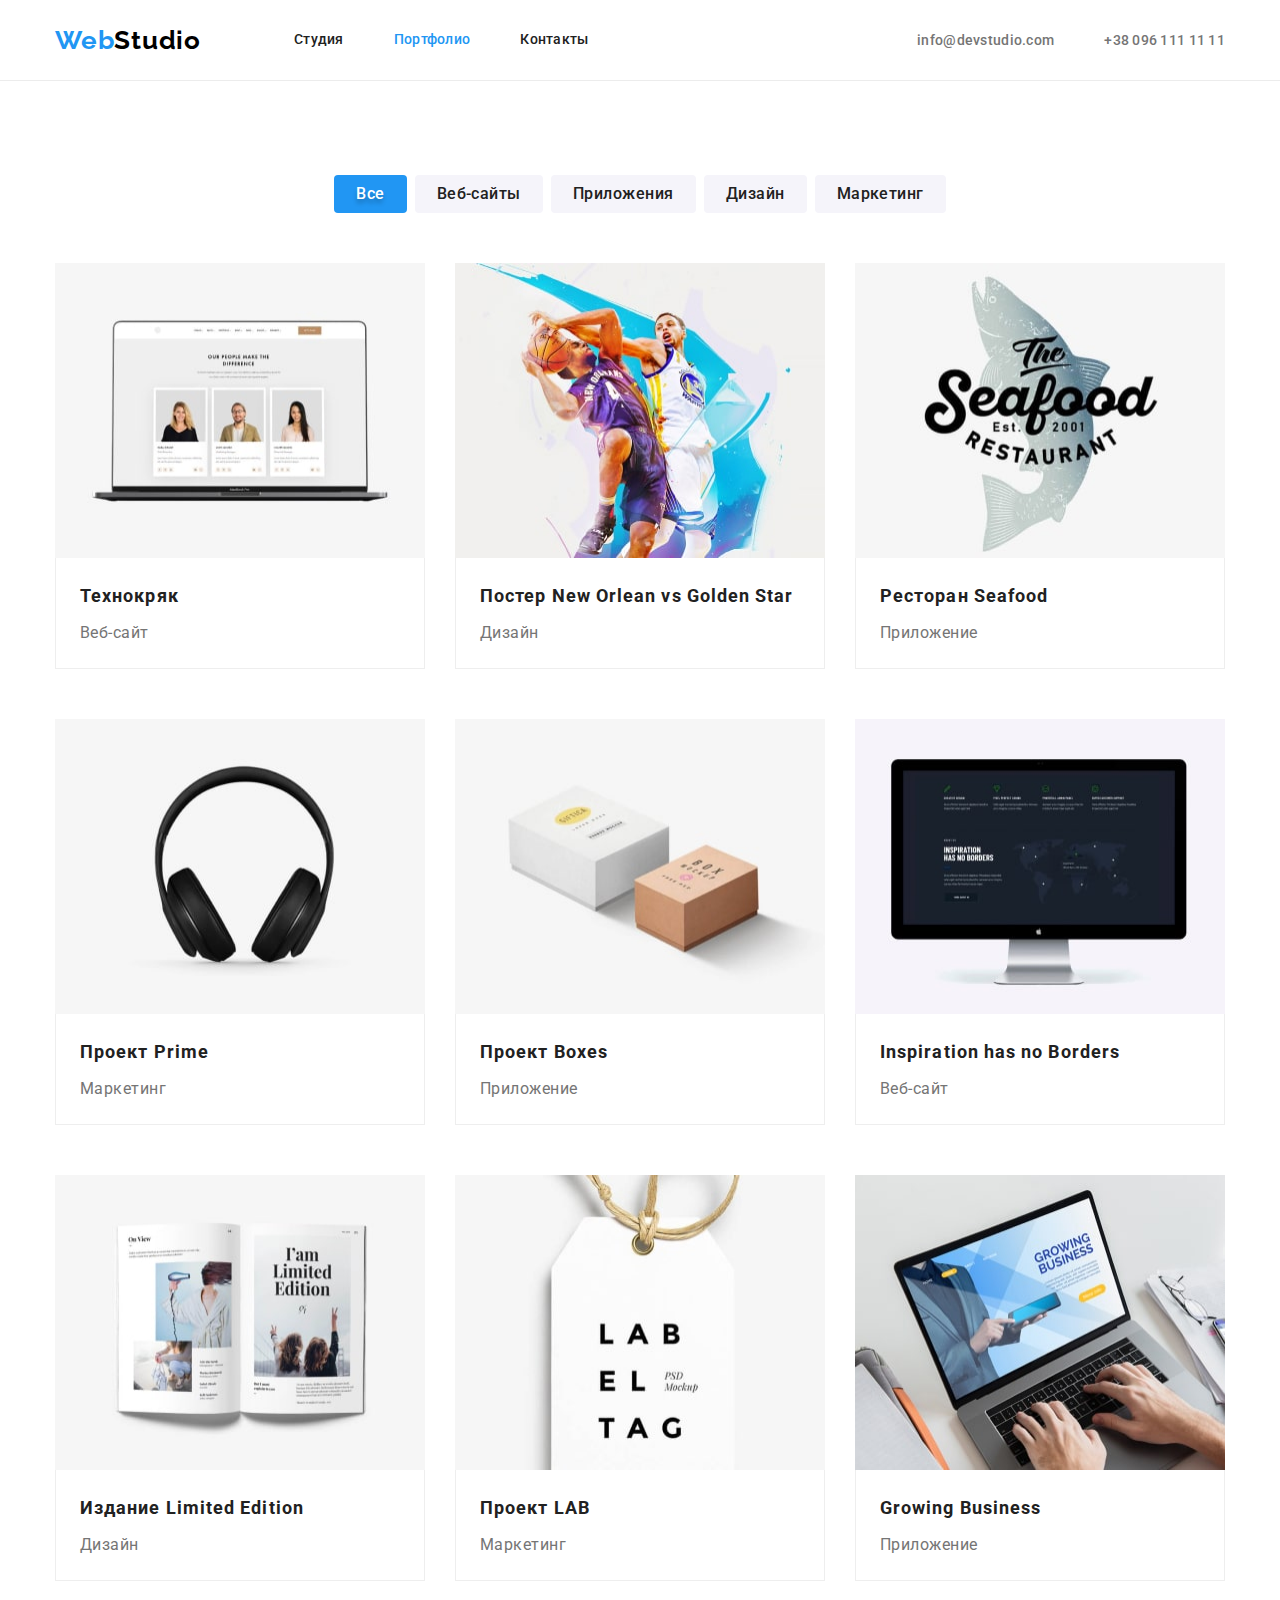
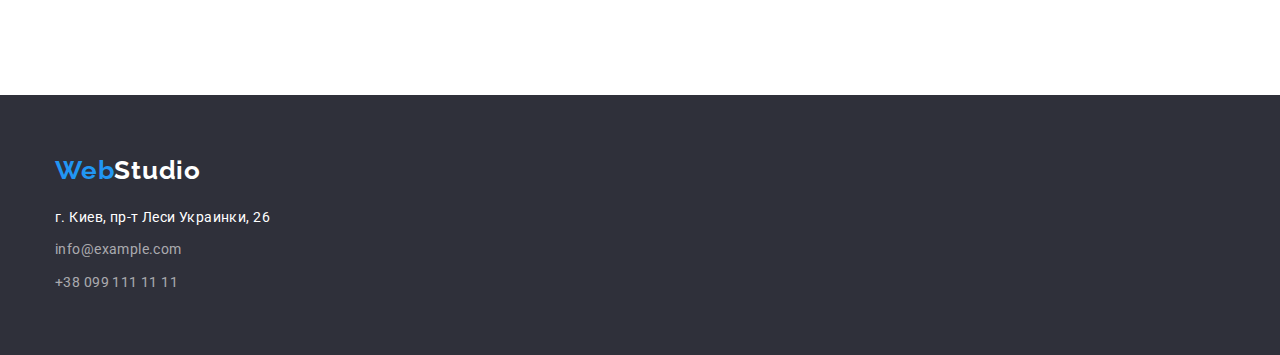
==== portfolio.html @ b42ee4f7 "Adds files from HW#3" ====
<!DOCTYPE html>
<html lang="ru">
  <head>
    <meta charset="UTF-8" />
    <meta http-equiv="X-UA-Compatible" content="IE=edge" />
    <meta name="viewport" content="width=device-width, initial-scale=1.0" />
    <title>Портфолио</title>
    <link
      href="https://fonts.googleapis.com/css2?family=Raleway:wght@700&family=Roboto:wght@400;500;700;900&display=swap"
      rel="stylesheet"
    />
    <link
      rel="stylesheet"
      href="https://cdnjs.cloudflare.com/ajax/libs/modern-normalize/1.1.0/modern-normalize.min.css"
    />
    <link rel="stylesheet" href="./css/styles.css" />
  </head>

  <body>
    <!-- Header -->
    <header class="page-header">
      <div class="container">
        <nav class="page-header-navigation">
          <a class="page-logo link" href="./index.html" lang="en"
            >Web<span class="header-logo">Studio</span></a
          >
          <ul class="page-header-navigation-list list">
            <li class="page-header-navigation-item">
              <a class="page-header-navigation-item-link link" href="./index.html">Студия</a>
            </li>
            <li class="page-header-navigation-item">
              <a class="page-header-navigation-item-link link page-marker" href="./portfolio.html"
                >Портфолио</a
              >
            </li>
            <li class="page-header-navigation-item">
              <a class="page-header-navigation-item-link link" href="">Контакты</a>
            </li>
          </ul>
        </nav>
        <ul class="page-header-contacts-list list">
          <li class="page-header-contacts-item">
            <a class="page-header-contacts-item-link link" href="mailto:info@devstudio.com"
              >info@devstudio.com</a
            >
          </li>
          <li class="page-header-contacts-item">
            <a class="page-header-contacts-item-link link" href="tel:+380961111111"
              >+38 096 111 11 11</a
            >
          </li>
        </ul>
      </div>
    </header>

    <main>
      <!-- Our projects section -->
      <section class="projects">
        <div class="container">
          <h1 class="section-title visually-hidden">Портфолио</h1>
          <ul class="filters-list list">
            <li class="filters-item">
              <button class="filters-button active-button" type="button">Все</button>
            </li>
            <li class="filters-item">
              <button class="filters-button" type="button">Веб-сайты</button>
            </li>
            <li class="filters-item">
              <button class="filters-button" type="button">Приложения</button>
            </li>
            <li class="filters-item">
              <button class="filters-button" type="button">Дизайн</button>
            </li>
            <li class="filters-item">
              <button class="filters-button" type="button">Маркетинг</button>
            </li>
          </ul>
          
          <ul class="project-list list">
            <li class="project-item">
              <a class="project-link link" href="">
                <img
                  class="project-preview"
                  src="./images/portfolio/portfolio-pic-1.jpg"
                  alt="Ноутбук"
                  width="370"
                  height="295"
                />
                <div class="project-item-description">
                  <h2 class="project-title">Технокряк</h2>
                  <p class="project-category">Веб-сайт</p>
                </div>
              </a>
            </li>
            <li class="project-item">
              <a class="project-link link" href="">
                <img
                  class="project-preview"
                  src="./images/portfolio/portfolio-pic-2.jpg"
                  alt="Спортсмены играют в баскетбол"
                  width="370"
                  height="295"
                />
                <div class="project-item-description">
                  <h2 class="project-title">
                    Постер <span lang="en">New Orlean vs Golden Star</span>
                  </h2>
                  <p class="project-category">Дизайн</p>
                </div>
              </a>
            </li>
            <li class="project-item">
              <a class="project-link link" href="">
                <img
                  class="project-preview"
                  src="./images/portfolio/portfolio-pic-3.jpg"
                  alt="Логотип ресторана в виде рыбы"
                  width="370"
                  height="295"
                />
                <div class="project-item-description">
                  <h2 class="project-title">Ресторан <span lang="en">Seafood</span></h2>
                  <p class="project-category">Приложение</p>
                </div>
              </a>
            </li>
            <li class="project-item">
              <a class="project-link link" href="">
                <img
                  class="project-preview"
                  src="./images/portfolio/portfolio-pic-4.jpg"
                  alt="Беспроводные аушники"
                  width="370"
                  height="295"
                />
                <div class="project-item-description">
                  <h2 class="project-title">Проект <span lang="en">Prime</span></h2>
                  <p class="project-category">Маркетинг</p>
                </div>
              </a>
            </li>
            <li class="project-item">
              <a class="project-link link" href="">
                <img
                  class="project-preview"
                  src="./images/portfolio/portfolio-pic-5.jpg"
                  alt="Две коробки"
                  width="370"
                  height="295"
                />
                <div class="project-item-description">
                  <h2 class="project-title">Проект <span lang="en">Boxes</span></h2>
                  <p class="project-category">Приложение</p>
                </div>
              </a>
            </li>
            <li class="project-item">
              <a class="project-link link" href="">
                <img
                  class="project-preview"
                  src="./images/portfolio/portfolio-pic-6.jpg"
                  lang="en"
                  alt="iMac"
                  width="370"
                  height="295"
                />
                <div class="project-item-description">
                  <h2 class="project-title" lang="en">Inspiration has no Borders</h2>
                  <p class="project-category">Веб-сайт</p>
                </div>
              </a>
            </li>
            <li class="project-item">
              <a class="project-link link" href="">
                <img
                  class="project-preview"
                  src="./images/portfolio/portfolio-pic-7.jpg"
                  alt="Разворот журнала"
                  width="370"
                  height="295"
                />
                <div class="project-item-description">
                  <h2 class="project-title">Издание <span lang="en">Limited Edition</span></h2>
                  <p class="project-category">Дизайн</p>
                </div>
              </a>
            </li>
            <li class="project-item">
              <a class="project-link link" href="">
                <img
                  class="project-preview"
                  src="./images/portfolio/portfolio-pic-8.jpg"
                  alt="Этикетка"
                  width="370"
                  height="295"
                />
                <div class="project-item-description">
                  <h2 class="project-title">Проект <span lang="en">LAB</span></h2>
                  <p class="project-category">Маркетинг</p>
                </div>
              </a>
            </li>
            <li class="project-item">
              <a class="project-link link" href="">
                <img
                  class="project-preview"
                  src="./images/portfolio/portfolio-pic-9.jpg"
                  alt="Процесс набора текста на клавиатуре ноутбука"
                  width="370"
                  height="295"
                />
                <div class="project-item-description">
                  <h2 class="project-title" lang="en">Growing Business</h2>
                  <p class="project-category">Приложение</p>
                </div>
              </a>
            </li>
          </ul>
        </div>
      </section>
    </main>

    <!-- Footer -->
    <footer class="page-footer">
      <div class="container">
        <a class="page-logo link" href="./index.html" lang="en"
          >Web<span class="footer-logo">Studio</span></a
        >
        <address class="page-footer-address">
          <ul class="page-footer-address-list list">
            <li class="page-footer-address-item">
              <a
                class="page-footer-address-item-address link"
                href="https://goo.gl/maps/Gpic2GzjELETUbJ9A"
                target="_blank"
                rel="noopener noreferrer"
                >г. Киев, пр-т Леси Украинки, 26</a
              >
            </li>
            <li class="page-footer-address-item">
              <a class="page-footer-address-item-mail link" href="mailto:info@example.com"
                >info@example.com</a
              >
            </li>
            <li class="page-footer-address-item">
              <a class="page-footer-address-item-tel link" href="tel:+380991111111"
                >+38 099 111 11 11</a
              >
            </li>
          </ul>
        </address>
      </div>
    </footer>
  </body>
</html>
---- css/styles.css ----
:root {
  --main-title-color: #212121;
  --main-text-color: #757575;
  --main-navigation-item-color: #212121;
  --accent-color: #2196f3;
  --current-page-marker-color: #2196f3;

  --section-padding-top: 94px;
  --section-padding-bottom: 94px;
  --main-gap: 30px;
}

body {
  font-family: 'Roboto', sans-serif;
  color: var(--main-text-color);
}

h1,
h2,
h3,
h4,
h5,
h6,
p {
  margin-top: 0;
  margin-bottom: 0;
}

ul {
  margin-top: 0;
  margin-bottom: 0;
  padding-left: 0;
}

/* -***- Utiliyt classes -***- */
.visually-hidden {
  position: absolute;
  width: 1px;
  height: 1px;
  margin: -1px;
  padding: 0;
  overflow: hidden;
  border: 0;
  clip: rect(0 0 0 0);
}

.list {
  list-style: none;
}

.link {
  text-decoration: none;
}

.container {
  width: 1200px;
  padding-left: 15px;
  padding-right: 15px;
  margin: 0 auto;

  /* outline: 1px solid teal; */
}

.page-logo {
  font-family: 'Raleway', sans-serif;
  font-weight: 700;
  font-size: 26px;
  line-height: 1.19;
  letter-spacing: 0.03em;

  color: #2196f3;
}

/* -***-Index page-***- */

/* ---Header--- */
.page-header {
  border-bottom: 1px solid #ececec;
}

/* Logo */
.page-header .container {
  display: flex;
}

.page-header-navigation {
  display: flex;
  align-items: center;
}

.page-logo .header-logo {
  color: #000000;
}

/* Header Navigation */
.page-header-navigation-list {
  display: flex;
  margin-left: 93px;
}

.page-header-navigation-item + .page-header-navigation-item {
  margin-left: 50px;
}

.page-header-navigation-item-link {
  font-weight: 500;
  font-size: 14px;
  line-height: 1.14;
  letter-spacing: 0.02em;

  color: var(--main-navigation-item-color);

  display: block;
  padding-top: 32px;
  padding-bottom: 32px;
}

.page-header-navigation-item-link:hover,
.page-header-navigation-item-link:focus {
  color: var(--accent-color);
}

/* Header Contacts */
.page-header-contacts-list {
  display: flex;
  margin-left: auto;
  align-items: center;
}

.page-header-contacts-item + .page-header-contacts-item {
  margin-left: 50px;
}

.page-header-contacts-item-link {
  font-weight: 500;
  font-size: 14px;
  line-height: 1, 14;
  letter-spacing: 0.02em;

  color: #757575;
}

.page-header-contacts-item-link:hover,
.page-header-contacts-item-link:focus {
  color: var(--accent-color);
}

.page-marker {
  color: var(--current-page-marker-color);
}

/* ---Hero Section--- */
.page-hero {
  background-color: #2f303a;
  padding-top: 200px;
  padding-bottom: 200px;
}

.page-hero-title {
  font-weight: 900;
  font-size: 44px;
  line-height: 1.36;
  letter-spacing: 0.06em;
  text-transform: uppercase;
  text-align: center;

  color: #ffffff;

  display: block;
  width: 696px;
  margin-left: auto;
  margin-right: auto;
}

.page-hero-button {
  font-family: 'Roboto', sans-serif;
  font-weight: 700;
  font-size: 16px;
  line-height: 1.87;
  letter-spacing: 0.06em;

  cursor: pointer;

  color: #ffffff;
  background-color: #2196f3;
  border: 0;
  padding: 10px 32px;
  box-shadow: 0px 4px 4px rgba(0, 0, 0, 0.15);
  border-radius: 4px;

  display: block;
  margin-top: 30px;
  margin-left: auto;
  margin-right: auto;
}

.page-hero-button:hover,
.page-hero-button:focus {
  background-color: #188ce8;
}

/* ---Benefits Section--- */
.benefits-section {
  padding-top: var(--section-padding-top);
  padding-bottom: var(--section-padding-bottom);
}

.benefits-section-list {
  display: flex;
}

.benefits-section-item + .benefits-section-item {
  margin-left: var(--main-gap);
}

.benefits-section-item-title {
  font-weight: 700;
  font-size: 14px;
  line-height: 1.14;
  letter-spacing: 0.03em;
  text-transform: uppercase;

  color: var(--main-title-color);
}

.benefits-section-item-text {
  font-size: 14px;
  line-height: 1.71;
  letter-spacing: 0.03em;

  display: block;
  margin-top: 10px;
}

/* ---Our work Section--- */
.our-work-sectoin {
  padding-bottom: var(--section-padding-bottom);
}

.our-work-sectoin-title {
  font-weight: 700;
  font-size: 36px;
  line-height: 1.67;
  letter-spacing: 0.03em;
  text-align: center;

  color: var(--main-title-color);
}

.our-work-sectoin-list {
  display: flex;
  margin-top: 50px;
}

.our-work-sectoin-item + .our-work-sectoin-item {
  margin-left: var(--main-gap);
}

.our-work-sectoin-item-picture {
  display: block;
}

/* ---Our team Section--- */
.team-section {
  padding-top: var(--section-padding-top);
  padding-bottom: var(--section-padding-bottom);

  background: #f5f4fa;
}

.team-section-title {
  font-weight: 700;
  font-size: 36px;
  line-height: 1.67;
  letter-spacing: 0.03em;
  text-align: center;

  color: var(--main-title-color);
}

.team-section-list {
  display: flex;
  margin-top: 50px;
}

.team-section-person {
  background: #ffffff;
  box-shadow: 0px 1px 3px rgba(0, 0, 0, 0.12), 0px 1px 1px rgba(0, 0, 0, 0.14),
    0px 2px 1px rgba(0, 0, 0, 0.2);
  border-radius: 0px 0px 4px 4px;
  padding-bottom: 30px;
}

.team-section-person-photo {
  display: block;
}

.team-section-person + .team-section-person {
  margin-left: var(--main-gap);
}

.team-section-person-name {
  font-weight: 500;
  font-size: 16px;
  line-height: 1.19;
  letter-spacing: 0.03em;
  text-align: center;

  color: #212121;

  margin-top: 30px;
}

.team-section-person-profession {
  font-size: 16px;
  line-height: 1.19;
  letter-spacing: 0.03em;
  text-align: center;

  margin-top: 10px;
}

/* ---Footer--- */
.page-footer {
  background-color: #2f303a;
}

.page-logo .footer-logo {
  color: #ffffff;
}

.page-footer .container {
  padding-top: 60px;
  padding-bottom: 60px;
}

.page-footer-address {
  display: block;
  margin-top: 20px;
}

.page-footer-address-item + .page-footer-address-item {
  display: block;
  margin-top: 9px;
}

.page-footer-address-item-address {
  font-style: normal;
  font-size: 14px;
  line-height: 1.71;
  letter-spacing: 0.03em;

  color: #ffffff;
}

.page-footer-address-item-address:hover,
.page-footer-address-item-address:focus {
  color: var(--accent-color);
}

.page-footer-address-item-mail,
.page-footer-address-item-tel {
  font-style: normal;
  font-size: 14px;
  line-height: 1.71;
  letter-spacing: 0.03em;

  color: rgba(255, 255, 255, 0.6);
}

.page-footer-address-item-mail:hover,
.page-footer-address-item-mail:focus {
  color: var(--accent-color);
}

.page-footer-address-item-tel:hover,
.page-footer-address-item-tel:focus {
  color: var(--accent-color);
}

/* -***-Portfolio page-***- */
.projects {
  padding-top: var(--section-padding-top);
  padding-bottom: var(--section-padding-bottom);
}

/* ---Filters Section--- */
.filters-list {
  display: flex;
  justify-content: center;
}

.filters-item + .filters-item {
  margin-left: 8px;
}

.filters-button {
  font-family: 'Roboto', sans-serif;
  font-weight: 500;
  font-size: 16px;
  line-height: 1.62;
  letter-spacing: 0.03em;

  cursor: pointer;

  color: #212121;
  background: #f5f4fa;

  border-radius: 4px;
  border: 0;
  padding: 6px 22px;
}

.active-button {
  color: #ffffff;
  text-shadow: 0px 4px 4px rgba(0, 0, 0, 0.25);
  background-color: #2196f3;
}

.filters-button:hover,
.filters-button:focus {
  color: #ffffff;
  text-shadow: 0px 4px 4px rgba(0, 0, 0, 0.25);
  background-color: var(--accent-color);
}

/* ---Projects Section--- */

.project-list {
  display: flex;
  flex-wrap: wrap;
  margin-top: 50px;
  margin-right: calc(-1 * var(--main-gap));
  margin-bottom: -30px;
}

.project-item {
  flex-basis: calc(100% / 3 - 30px);
  margin-right: var(--main-gap);
  margin-bottom: 30px;
  padding-bottom: 20px;

  background: #ffffff;
}

.project-preview {
  display: block;
  max-width: 100%;
}

.project-item-description {
  padding: 20px 24px;
  border-left: 1px solid #eeeeee;
  border-right: 1px solid #eeeeee;
  border-bottom: 1px solid #eeeeee;
}

.project-title {
  font-weight: 700;
  font-size: 18px;
  line-height: 2;
  letter-spacing: 0.06em;

  color: var(--main-title-color);
}

.project-category {
  font-size: 16px;
  line-height: 1.87;
  letter-spacing: 0.03em;
  color: var(--main-text-color);

  margin-top: 4px;
}
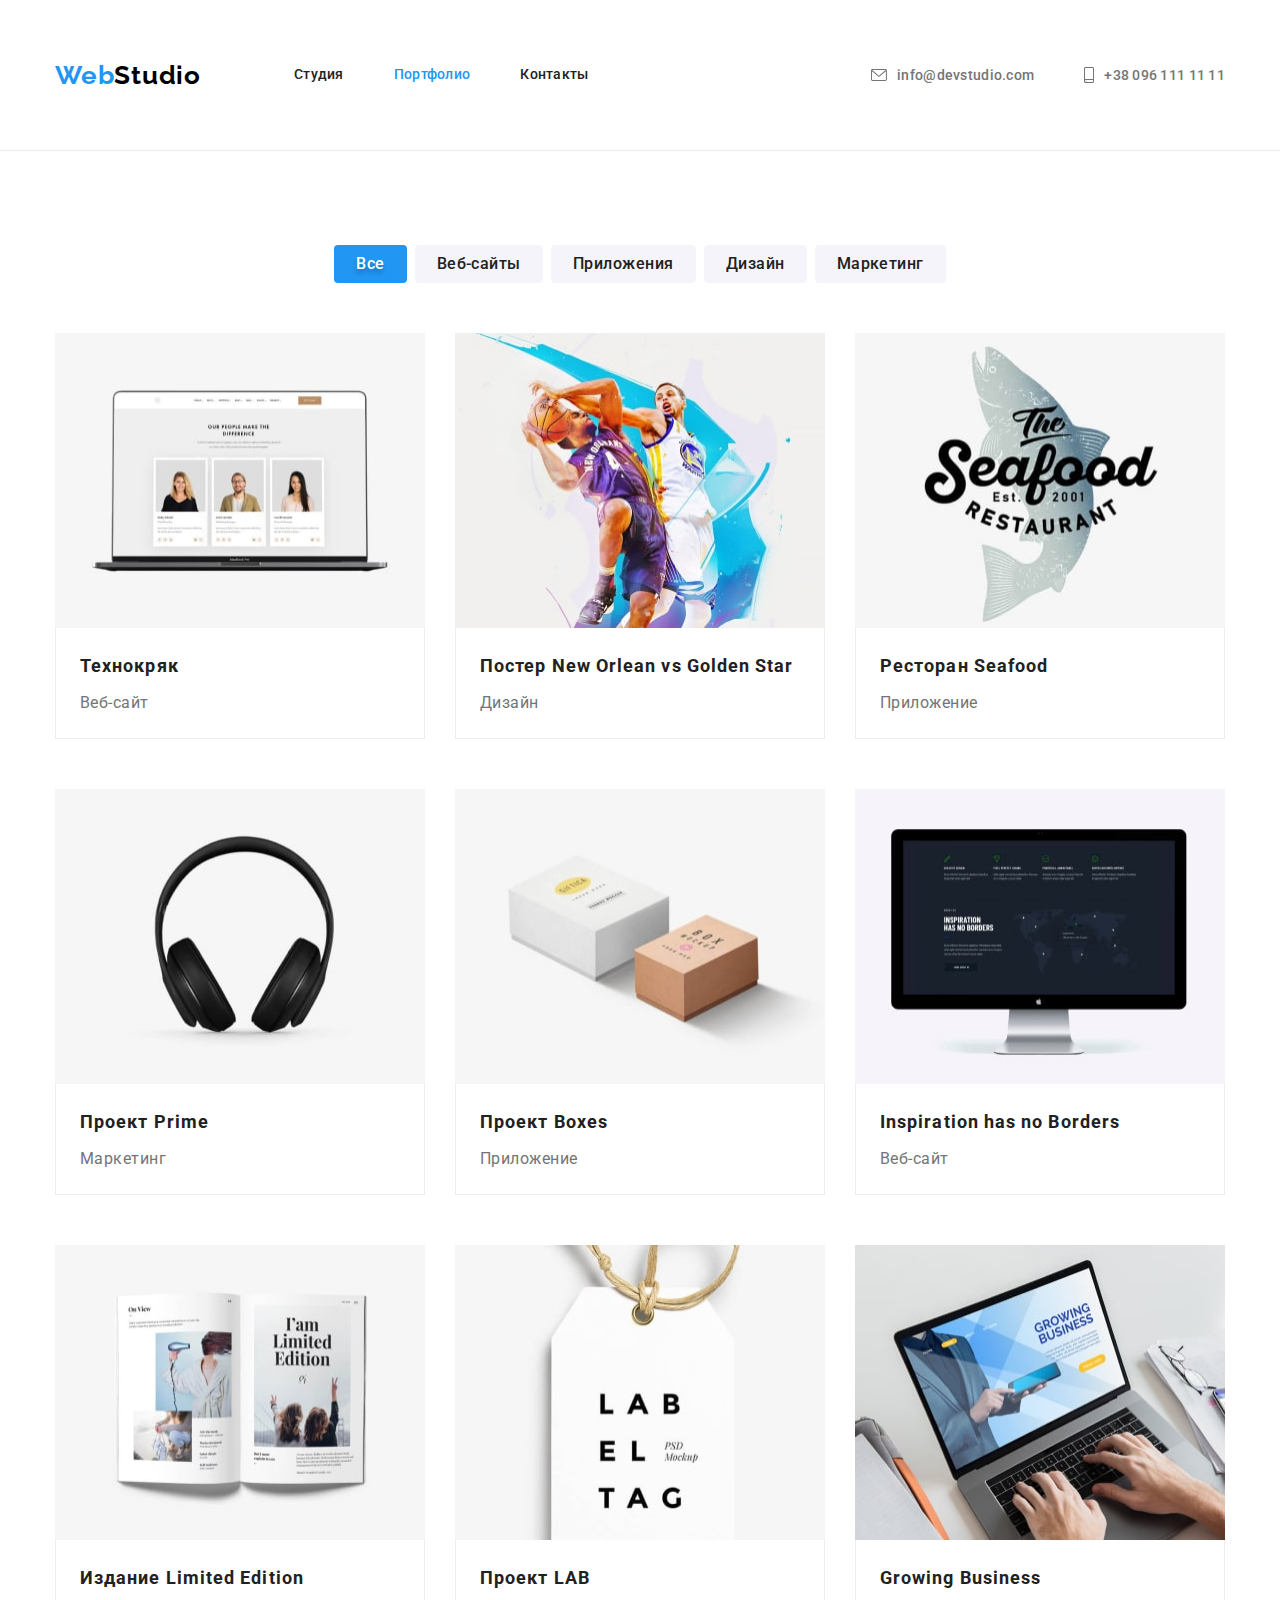
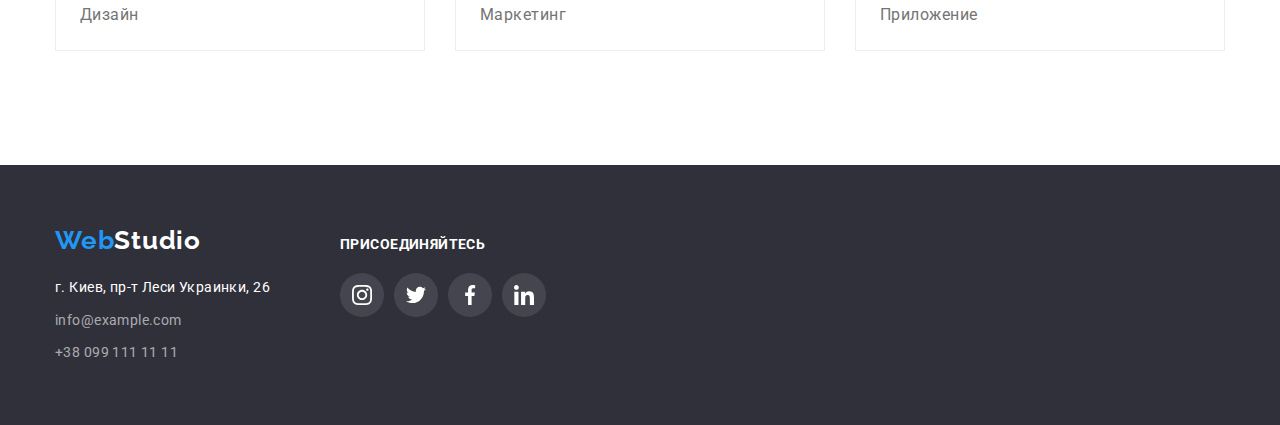
==== commit 6ca3cdd8: "Adds portfolio page header and footer markup" ====
--- a/portfolio.html
+++ b/portfolio.html
@@ -21,17 +21,13 @@
     <header class="page-header">
       <div class="container">
         <nav class="page-header-navigation">
-          <a class="page-logo link" href="./index.html" lang="en"
-            >Web<span class="header-logo">Studio</span></a
-          >
+          <a class="page-logo link" href="./index.html" lang="en">Web<span class="header-logo">Studio</span></a>
           <ul class="page-header-navigation-list list">
             <li class="page-header-navigation-item">
               <a class="page-header-navigation-item-link link" href="./index.html">Студия</a>
             </li>
             <li class="page-header-navigation-item">
-              <a class="page-header-navigation-item-link link page-marker" href="./portfolio.html"
-                >Портфолио</a
-              >
+              <a class="page-header-navigation-item-link link page-marker" href="./portfolio.html">Портфолио</a>
             </li>
             <li class="page-header-navigation-item">
               <a class="page-header-navigation-item-link link" href="">Контакты</a>
@@ -40,14 +36,18 @@
         </nav>
         <ul class="page-header-contacts-list list">
           <li class="page-header-contacts-item">
-            <a class="page-header-contacts-item-link link" href="mailto:info@devstudio.com"
-              >info@devstudio.com</a
-            >
+            <a class="page-header-contacts-item-link link" href="mailto:info@devstudio.com">
+              <svg class="mail-icon" width="16" heigth="12">
+                <use href="./images/icons.svg#icon-envelope"></use>
+              </svg>info@devstudio.com
+            </a>
           </li>
           <li class="page-header-contacts-item">
-            <a class="page-header-contacts-item-link link" href="tel:+380961111111"
-              >+38 096 111 11 11</a
-            >
+            <a class="page-header-contacts-item-link link" href="tel:+380961111111"><svg class="phone-icon" width="10"
+                heigth="16">
+                <use href="./images/icons.svg#icon-smartphone"></use>
+              </svg>+38 096 111 11 11
+            </a>
           </li>
         </ul>
       </div>
@@ -223,32 +223,45 @@
     <!-- Footer -->
     <footer class="page-footer">
       <div class="container">
-        <a class="page-logo link" href="./index.html" lang="en"
-          >Web<span class="footer-logo">Studio</span></a
-        >
-        <address class="page-footer-address">
-          <ul class="page-footer-address-list list">
-            <li class="page-footer-address-item">
-              <a
-                class="page-footer-address-item-address link"
-                href="https://goo.gl/maps/Gpic2GzjELETUbJ9A"
-                target="_blank"
-                rel="noopener noreferrer"
-                >г. Киев, пр-т Леси Украинки, 26</a
-              >
-            </li>
-            <li class="page-footer-address-item">
-              <a class="page-footer-address-item-mail link" href="mailto:info@example.com"
-                >info@example.com</a
-              >
-            </li>
-            <li class="page-footer-address-item">
-              <a class="page-footer-address-item-tel link" href="tel:+380991111111"
-                >+38 099 111 11 11</a
-              >
-            </li>
-          </ul>
-        </address>
+        <div class="footer-contacts">
+          <a class="page-logo link" href="./index.html" lang="en">Web<span class="footer-logo">Studio</span></a>
+          <address class="page-footer-address">
+            <ul class="page-footer-address-list list">
+              <li class="page-footer-address-item">
+                <a class="page-footer-address-item-address link" href="https://goo.gl/maps/Gpic2GzjELETUbJ9A"
+                  target="_blank" rel="noopener noreferrer">г. Киев, пр-т Леси Украинки, 26</a>
+              </li>
+              <li class="page-footer-address-item">
+                <a class="page-footer-address-item-mail link" href="mailto:info@example.com">info@example.com</a>
+              </li>
+              <li class="page-footer-address-item">
+                <a class="page-footer-address-item-tel link" href="tel:+380991111111">+38 099 111 11 11</a>
+              </li>
+            </ul>
+          </address>
+        </div>
+    
+        <div class="footer-social">
+          <h2 class="footer-social-title">Присоединяйтесь</h2>
+          <ul class="footer-social-list list">
+            <li class="footer-social-item"><a href="" class="footer-social-item-link link"><svg
+                  class="footer-social-item-icon" width="20" height="20">
+                  <use href="./images/icons.svg#icon-instagram"></use>
+                </svg></a></li>
+            <li class="footer-social-item"><a href="" class="footer-social-item-link link"><svg
+                  class="footer-social-item-icon" width="20" height="20">
+                  <use href="./images/icons.svg#icon-twitter"></use>
+                </svg></a></li>
+            <li class="footer-social-item"><a href="" class="footer-social-item-link link"><svg
+                  class="footer-social-item-icon" width="20" height="20">
+                  <use href="./images/icons.svg#icon-facebook"></use>
+                </svg></a></li>
+            <li class="footer-social-item"><a href="" class="footer-social-item-link link"><svg
+                  class="footer-social-item-icon" width="20" height="20">
+                  <use href="./images/icons.svg#icon-linkedin"></use>
+                </svg></a></li>
+          </ul>
+        </div>
       </div>
     </footer>
   </body>
--- a/css/styles.css
+++ b/css/styles.css
@@ -138,6 +138,9 @@
   letter-spacing: 0.02em;
 
   color: #757575;
+
+  display: flex;
+  align-items: center;
 }
 
 .page-header-contacts-item-link:hover,
@@ -145,15 +148,27 @@
   color: var(--accent-color);
 }
 
+.mail-icon,
+.phone-icon {
+  fill: currentColor;
+  margin-right: 10px;
+}
+
 .page-marker {
   color: var(--current-page-marker-color);
 }
 
 /* ---Hero Section--- */
 .page-hero {
-  background-color: #2f303a;
   padding-top: 200px;
   padding-bottom: 200px;
+
+  background-color: #c4c4c4;
+  background-image: linear-gradient(rgba(47, 48, 58, 0.4), rgba(47, 48, 58, 0.4)),
+    url(../images/hero-section/hero-bg.jpg);
+  background-repeat: no-repeat;
+  background-position: center;
+  background-size: cover;
 }
 
 .page-hero-title {
@@ -213,6 +228,9 @@
   margin-left: var(--main-gap);
 }
 
+.benefits-section-item-icon {
+}
+
 .benefits-section-item-title {
   font-weight: 700;
   font-size: 14px;
@@ -221,6 +239,8 @@
   text-transform: uppercase;
 
   color: var(--main-title-color);
+
+  margin-top: 30px;
 }
 
 .benefits-section-item-text {
@@ -320,6 +340,85 @@
   margin-top: 10px;
 }
 
+.team-section-person-social-list {
+  display: flex;
+  justify-content: center;
+  margin-top: 16px;
+}
+
+.eam-section-person-social-item:not(:last-child) {
+  margin-right: 10px;
+}
+
+/* .eam-section-person-social-item {
+  display: flex;
+} */
+
+.team-section-person-social-item-link {
+  display: flex;
+  width: 44px;
+  height: 44px;
+  border-radius: 50%;
+  align-items: center;
+  justify-content: center;
+  color: var(--main-text-color);
+}
+
+.team-section-person-social-item-link:hover,
+.team-section-person-social-item-link:focus {
+  background-color: var(--accent-color);
+  color: #ffffff;
+}
+
+.team-section-person-social-item-icon {
+  fill: currentColor;
+}
+
+/* --Clients Section--- */
+.clients-section {
+  padding-top: var(--section-padding-top);
+  padding-bottom: var(--section-padding-bottom);
+}
+
+.clients-section-title {
+  font-weight: bold;
+  font-size: 36px;
+  line-height: 1.17;
+  text-align: center;
+  letter-spacing: 0.03em;
+
+  color: var(--main-title-color);
+}
+
+.clients-section-list {
+  display: flex;
+  margin-top: 50px;
+}
+
+.clients-section-item:not(:last-child) {
+  margin-right: var(--main-gap);
+}
+
+.client-section-item-link {
+  display: flex;
+  width: 170px;
+  height: 92px;
+  border: 1px solid #afb1b8;
+  border-radius: 4px;
+  padding: 16px 32px;
+  color: var(--main-text-color);
+}
+
+.client-section-item-link:hover,
+.client-section-item-link :focus {
+  color: var(--accent-color);
+  border: 1px solid var(--accent-color);
+}
+
+.clients-section-item-icon {
+  fill: currentColor;
+}
+
 /* ---Footer--- */
 .page-footer {
   background-color: #2f303a;
@@ -332,6 +431,9 @@
 .page-footer .container {
   padding-top: 60px;
   padding-bottom: 60px;
+
+  display: flex;
+  align-items: baseline;
 }
 
 .page-footer-address {
@@ -378,6 +480,50 @@
   color: var(--accent-color);
 }
 
+.footer-social {
+  margin-left: 70px;
+}
+
+.footer-social-title {
+  font-weight: bold;
+  font-size: 14px;
+  line-height: 1.14;
+  letter-spacing: 0.03em;
+  text-transform: uppercase;
+
+  color: #ffffff;
+}
+
+.footer-social-list {
+  display: flex;
+  margin-top: 20px;
+}
+
+.footer-social-item:not(:last-child) {
+  margin-right: 10px;
+}
+
+.footer-social-item-link {
+  display: flex;
+  justify-content: center;
+  align-items: center;
+  width: 44px;
+  height: 44px;
+
+  background-color: rgba(255, 255, 255, 0.1);
+  border-radius: 50%;
+  color: #ffffff;
+}
+
+.footer-social-item-link:hover,
+.footer-social-item-link:focus {
+  background-color: var(--accent-color);
+}
+
+.footer-social-item-icon {
+  fill: currentColor;
+}
+
 /* -***-Portfolio page-***- */
 .projects {
   padding-top: var(--section-padding-top);
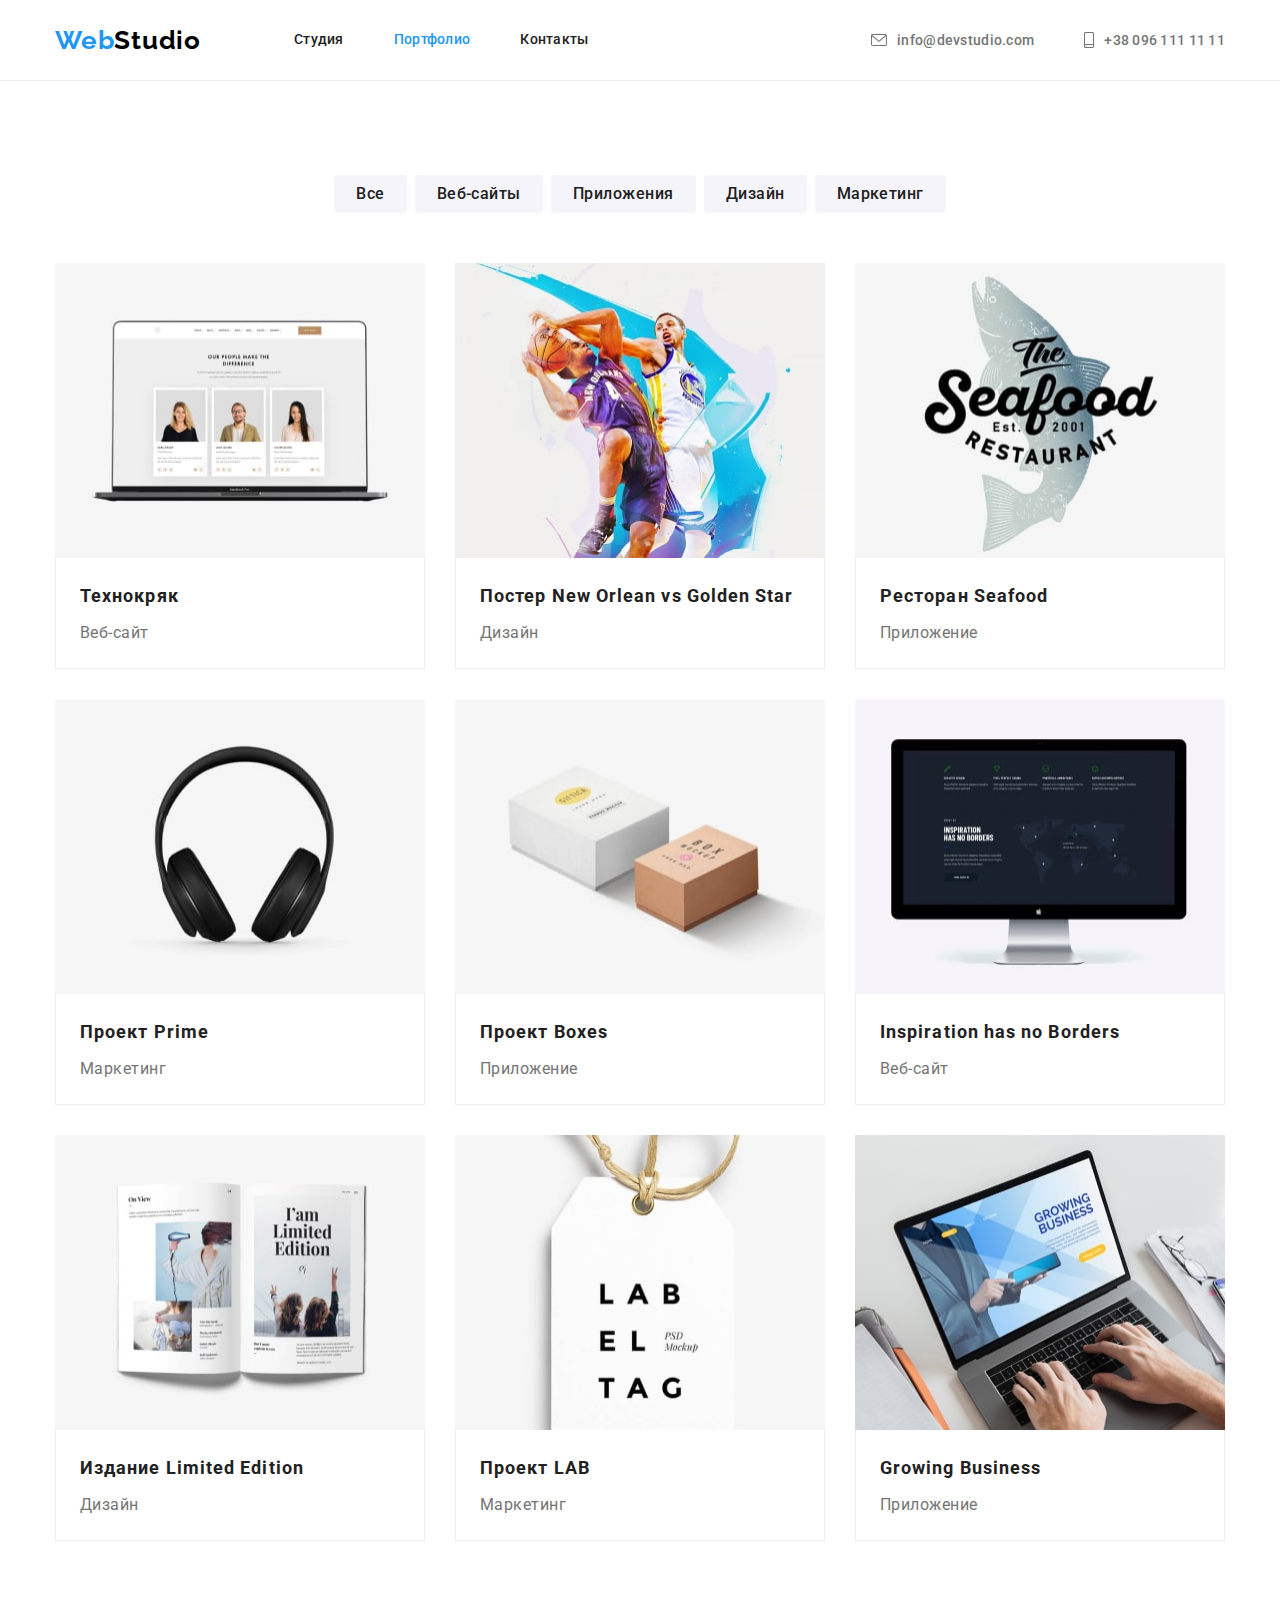
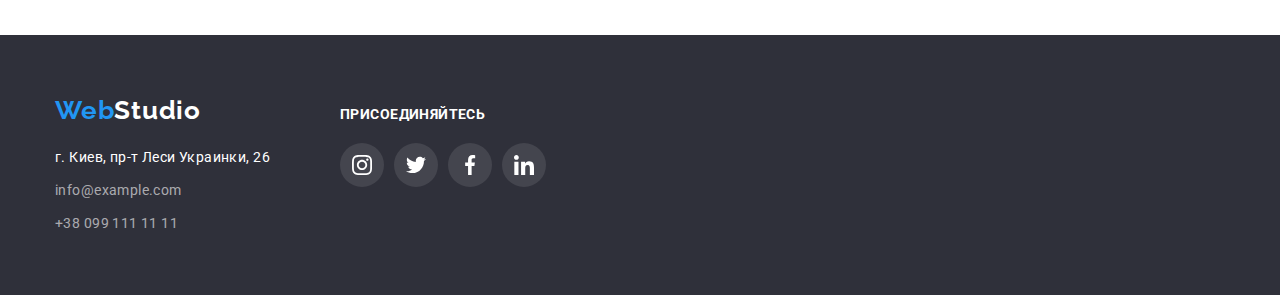
==== commit 577ff00e: "Adds fixes for portfolio.html" ====
--- a/portfolio.html
+++ b/portfolio.html
@@ -37,14 +37,14 @@
         <ul class="page-header-contacts-list list">
           <li class="page-header-contacts-item">
             <a class="page-header-contacts-item-link link" href="mailto:info@devstudio.com">
-              <svg class="mail-icon" width="16" heigth="12">
+              <svg class="mail-icon" width="16" height="12">
                 <use href="./images/icons.svg#icon-envelope"></use>
               </svg>info@devstudio.com
             </a>
           </li>
           <li class="page-header-contacts-item">
             <a class="page-header-contacts-item-link link" href="tel:+380961111111"><svg class="phone-icon" width="10"
-                heigth="16">
+                height="16">
                 <use href="./images/icons.svg#icon-smartphone"></use>
               </svg>+38 096 111 11 11
             </a>
--- a/css/styles.css
+++ b/css/styles.css
@@ -57,8 +57,6 @@
   padding-left: 15px;
   padding-right: 15px;
   margin: 0 auto;
-
-  /* outline: 1px solid teal; */
 }
 
 .page-logo {
@@ -141,6 +139,8 @@
 
   display: flex;
   align-items: center;
+  padding-top: 32px;
+  padding-bottom: 32px;
 }
 
 .page-header-contacts-item-link:hover,
@@ -152,6 +152,7 @@
 .phone-icon {
   fill: currentColor;
   margin-right: 10px;
+  max-height: 100%;
 }
 
 .page-marker {
@@ -228,7 +229,15 @@
   margin-left: var(--main-gap);
 }
 
-.benefits-section-item-icon {
+.benefits-section .thumb {
+  width: 270px;
+  height: 120px;
+  display: flex;
+  align-items: center;
+  justify-content: center;
+
+  background-color: #f5f4fa;
+  border-radius: 4px;
 }
 
 .benefits-section-item-title {
@@ -301,6 +310,10 @@
 .team-section-list {
   display: flex;
   margin-top: 50px;
+}
+
+.team-section-person + .team-section-person {
+  margin-left: var(--main-gap);
 }
 
 .team-section-person {
@@ -315,10 +328,6 @@
   display: block;
 }
 
-.team-section-person + .team-section-person {
-  margin-left: var(--main-gap);
-}
-
 .team-section-person-name {
   font-weight: 500;
   font-size: 16px;
@@ -349,10 +358,6 @@
 .eam-section-person-social-item:not(:last-child) {
   margin-right: 10px;
 }
-
-/* .eam-section-person-social-item {
-  display: flex;
-} */
 
 .team-section-person-social-item-link {
   display: flex;
@@ -410,7 +415,7 @@
 }
 
 .client-section-item-link:hover,
-.client-section-item-link :focus {
+.client-section-item-link:focus {
   color: var(--accent-color);
   border: 1px solid var(--accent-color);
 }
@@ -557,17 +562,19 @@
   padding: 6px 22px;
 }
 
-.active-button {
+/* .active-button {
   color: #ffffff;
   text-shadow: 0px 4px 4px rgba(0, 0, 0, 0.25);
   background-color: #2196f3;
-}
+} */
 
 .filters-button:hover,
 .filters-button:focus {
   color: #ffffff;
   text-shadow: 0px 4px 4px rgba(0, 0, 0, 0.25);
   background-color: var(--accent-color);
+  box-shadow: 0px 3px 1px rgba(0, 0, 0, 0.1), 0px 1px 2px rgba(0, 0, 0, 0.08),
+    0px 2px 2px rgba(0, 0, 0, 0.12);
 }
 
 /* ---Projects Section--- */
@@ -584,9 +591,14 @@
   flex-basis: calc(100% / 3 - 30px);
   margin-right: var(--main-gap);
   margin-bottom: 30px;
-  padding-bottom: 20px;
 
   background: #ffffff;
+}
+
+.project-item:hover,
+.project-item:focus {
+  box-shadow: 0px 1px 1px rgba(0, 0, 0, 0.12), 0px 4px 4px rgba(0, 0, 0, 0.06),
+    1px 4px 6px rgba(0, 0, 0, 0.16);
 }
 
 .project-preview {
